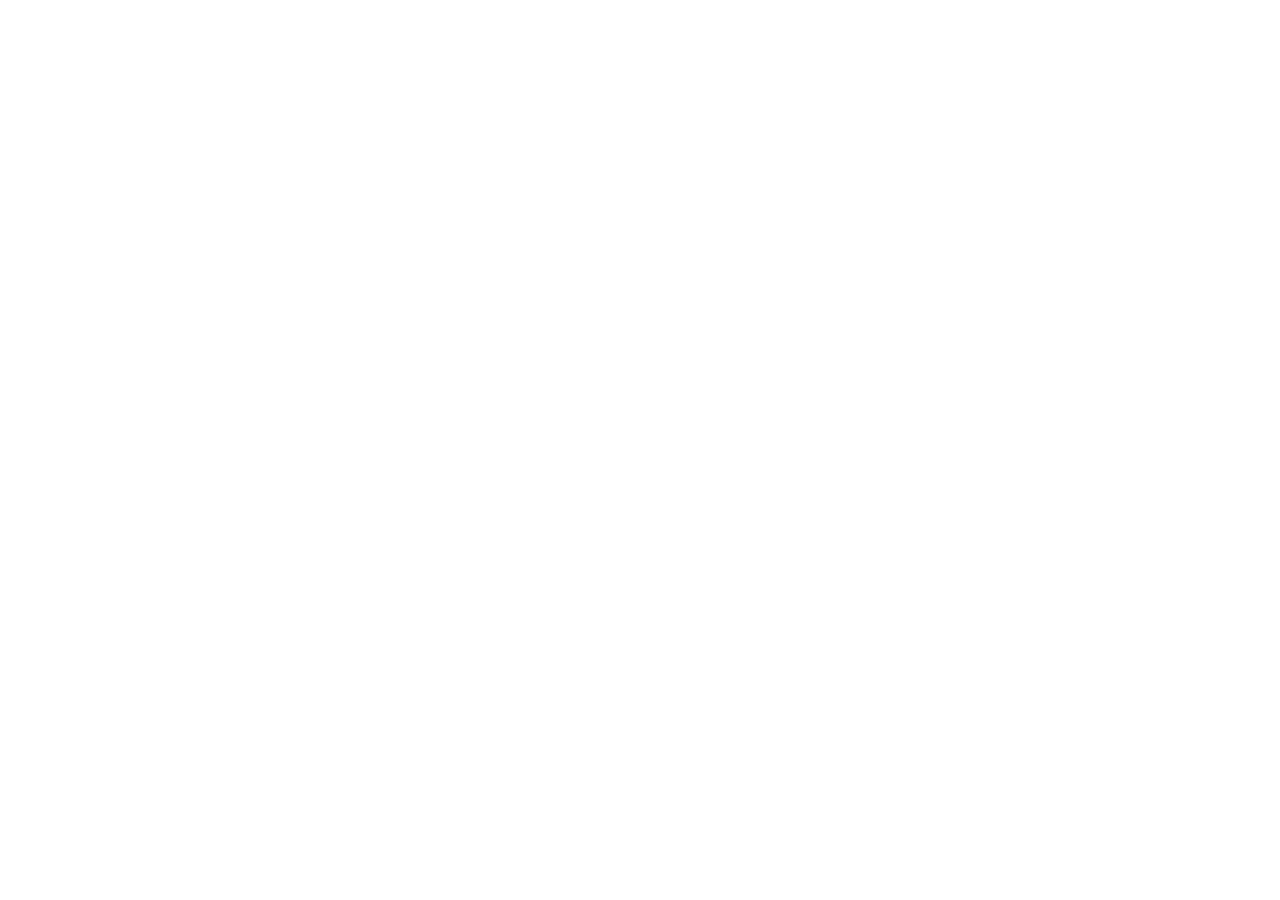
==== Faye-cheikh Ahmadou tidiane-AfriTalent/index.html @ 49d23780 "Init : création du dépôt, arborescence des fichiers et structure HTML de base" ====
<!DOCTYPE html>
<html lang="fr">
<head>
<meta charset="UTF-8">
<meta name="viewport" content="width=device-width, initial-scale=1.0">
<title>AfriTalent — Accueil</title>
<!-- Bootstrap 5 via CDN : feuille de style -->
<link
href="https://cdn.jsdelivr.net/npm/bootstrap@5.3.0/dist/css/bootstrap.min.css"
rel="stylesheet">
<!-- Votre feuille de style personnelle -->
<link rel="stylesheet" href="css/style.css">
</head>
<body>
<!-- Le contenu de la page sera ajoute ici -->
<!-- Bootstrap 5 via CDN : script JavaScript -->
<script
src="https://cdn.jsdelivr.net/npm/bootstrap@5.3.0/dist/js/bootstrap.bundle.min.js"
></script>
<!-- Votre script JavaScript -->
<script src="js/main.js"></script>
</body>
</html>
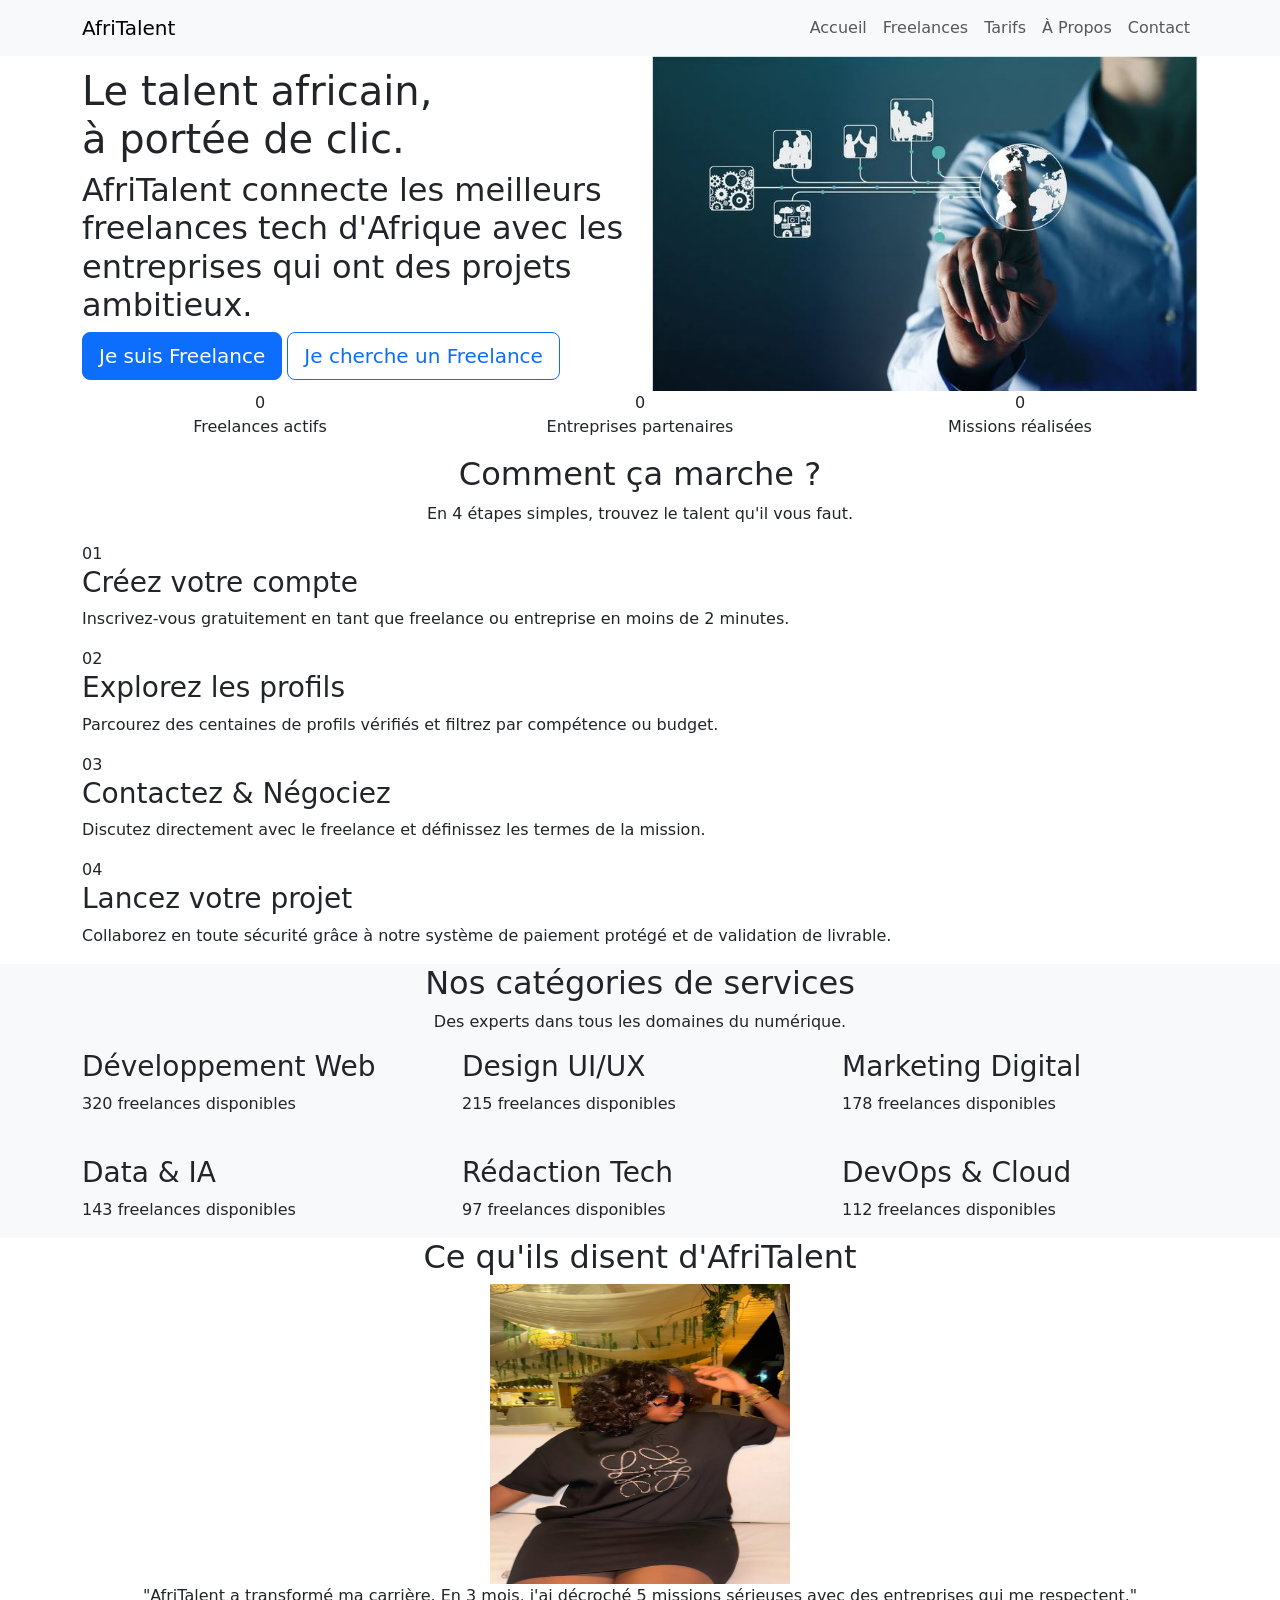
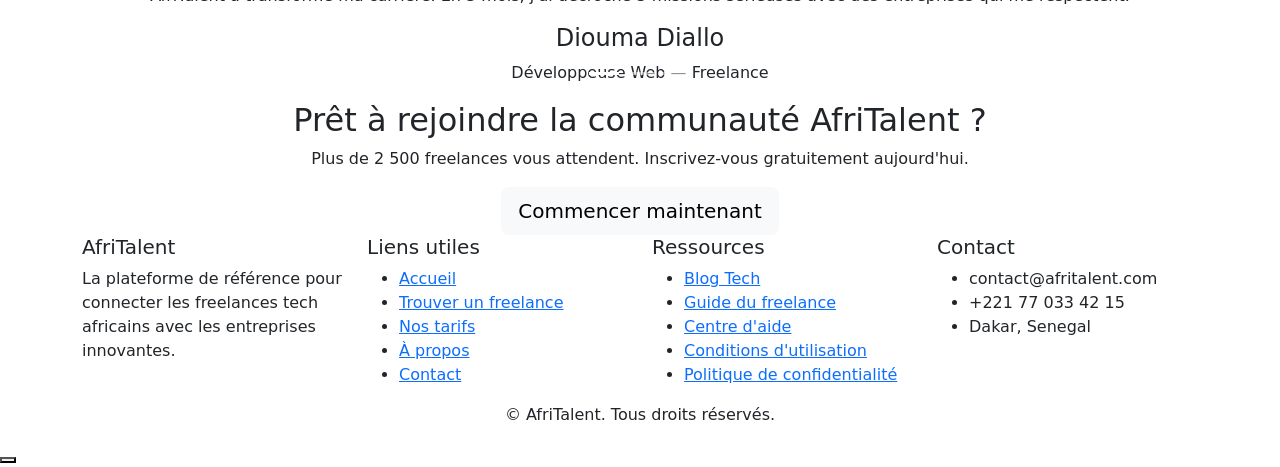
==== commit af159ed0: "HTML : structure complète des 5 pages avec sections et contenu texte" ====
--- a/Faye-cheikh Ahmadou tidiane-AfriTalent/index.html
+++ b/Faye-cheikh Ahmadou tidiane-AfriTalent/index.html
@@ -19,5 +19,352 @@
 ></script>
 <!-- Votre script JavaScript -->
 <script src="js/main.js"></script>
+<header>
+    <nav class="navbar navbar-expand-lg navbar-light bg-light">
+        <div class="container">
+            <a class="navbar-brand" href="index.html">AfriTalent</a>
+            <button class="navbar-toggler" type="button" data-bs-toggle="collapse" data-bs-target="#navbarNav">
+                <span class="navbar-toggler-icon"></span>
+            </button>
+            <div class="collapse navbar-collapse" id="navbarNav">
+                <ul class="navbar-nav ms-auto">
+                    <li class="nav-item"><a class="nav-link" href="index.html">Accueil</a></li>
+                    <li class="nav-item"><a class="nav-link" href="freelances.html">Freelances</a></li>
+                    <li class="nav-item"><a class="nav-link" href="tarifs.html">Tarifs</a></li>
+                    <li class="nav-item"><a class="nav-link" href="about.html">À Propos</a></li>
+                    <li class="nav-item"><a class="nav-link" href="contact.html">Contact</a></li>
+                </ul>
+            </div>
+        </div>
+    </nav>
+</header>
+</body>
+</html>
+<body>
+    
+  <main>
+
+    <section id="hero" class="hero-section">
+      <div class="container">
+        <div class="row align-items-center">
+
+          
+          <div class="col-lg-6">
+            
+            <h1 class="hero-title">
+              Le talent africain,<br>à portée de clic.
+            </h1>
+            
+            <h2 class="hero-subtitle">
+              AfriTalent connecte les meilleurs freelances tech d'Afrique
+              avec les entreprises qui ont des projets ambitieux.
+            </h2>
+           
+            <div class="hero-buttons">
+              <a href="freelances.html" class="btn btn-primary btn-lg">
+                <i class="bi bi-person-check"></i> Je suis Freelance
+              </a>
+              <a href="freelances.html" class="btn btn-outline-primary btn-lg">
+                <i class="bi bi-search"></i> Je cherche un Freelance
+              </a>
+            </div>
+          </div>
+        
+          <div class="col-lg-6">
+            <img src="images/news_5c4747a316ddf.jpeg"
+                 alt="Illustration de freelances africains travaillant sur des projets tech"
+                 class="img-fluid hero-image">
+          </div>
+
+        </div>
+       
+        <div class="row stats-row">
+          <div class="col-md-4 text-center">
+            
+            <span class="stat-number" data-target="2500">0</span>
+            <p class="stat-label">Freelances actifs</p>
+          </div>
+          <div class="col-md-4 text-center">
+            <span class="stat-number" data-target="800">0</span>
+            <p class="stat-label">Entreprises partenaires</p>
+          </div>
+          <div class="col-md-4 text-center">
+            <span class="stat-number" data-target="12000">0</span>
+            <p class="stat-label">Missions réalisées</p>
+          </div>
+        </div>
+
+      </div>
+    </section>
+    
+    <section id="how-it-works" class="section-padding">
+      <div class="container">
+        <h2 class="section-title text-center">Comment ça marche ?</h2>
+        <p class="section-subtitle text-center">En 4 étapes simples, trouvez le talent qu'il vous faut.</p>
+
+        
+        <div class="bento-grid">
+
+          <div class="bento-card bento-large">
+            <span class="step-number">01</span>
+            <i class="bi bi-person-plus step-icon"></i>
+            <h3>Créez votre compte</h3>
+            <p>Inscrivez-vous gratuitement en tant que freelance ou entreprise en moins de 2 minutes.</p>
+          </div>
+
+          <div class="bento-card">
+            <span class="step-number">02</span>
+            <i class="bi bi-search step-icon"></i>
+            <h3>Explorez les profils</h3>
+            <p>Parcourez des centaines de profils vérifiés et filtrez par compétence ou budget.</p>
+          </div>
+
+          <div class="bento-card">
+            <span class="step-number">03</span>
+            <i class="bi bi-chat-dots step-icon"></i>
+            <h3>Contactez & Négociez</h3>
+            <p>Discutez directement avec le freelance et définissez les termes de la mission.</p>
+          </div>
+
+          <div class="bento-card bento-wide">
+            <span class="step-number">04</span>
+            <i class="bi bi-trophy step-icon"></i>
+            <h3>Lancez votre projet</h3>
+            <p>Collaborez en toute sécurité grâce à notre système de paiement protégé et de validation de livrable.</p>
+          </div>
+
+        </div>
+      </div>
+    </section>
+   
+    <section id="categories" class="section-padding bg-light">
+      <div class="container">
+        <h2 class="section-title text-center">Nos catégories de services</h2>
+        <p class="section-subtitle text-center">Des experts dans tous les domaines du numérique.</p>
+
+        <div class="row g-4">
+
+          <div class="col-lg-4 col-md-6">
+            <div class="category-card">
+              <i class="bi bi-code-slash category-icon"></i>
+              <h3>Développement Web</h3>
+              <p>320 freelances disponibles</p>
+            </div>
+          </div>
+
+          <div class="col-lg-4 col-md-6">
+            <div class="category-card">
+              <i class="bi bi-palette category-icon"></i>
+              <h3>Design UI/UX</h3>
+              <p>215 freelances disponibles</p>
+            </div>
+          </div>
+
+          <div class="col-lg-4 col-md-6">
+            <div class="category-card">
+              <i class="bi bi-graph-up category-icon"></i>
+              <h3>Marketing Digital</h3>
+              <p>178 freelances disponibles</p>
+            </div>
+          </div>
+
+          <div class="col-lg-4 col-md-6">
+            <div class="category-card">
+              <i class="bi bi-robot category-icon"></i>
+              <h3>Data & IA</h3>
+              <p>143 freelances disponibles</p>
+            </div>
+          </div>
+
+          <div class="col-lg-4 col-md-6">
+            <div class="category-card">
+              <i class="bi bi-pencil-square category-icon"></i>
+              <h3>Rédaction Tech</h3>
+              <p>97 freelances disponibles</p>
+            </div>
+          </div>
+
+          <div class="col-lg-4 col-md-6">
+            <div class="category-card">
+              <i class="bi bi-cloud-arrow-up category-icon"></i>
+              <h3>DevOps & Cloud</h3>
+              <p>112 freelances disponibles</p>
+            </div>
+          </div>
+
+        </div>
+      </div>
+    </section>
+    
+    <section id="testimonials" class="section-padding">
+      <div class="container">
+        <h2 class="section-title text-center">Ce qu'ils disent d'AfriTalent</h2>
+
+        <div id="testimonialCarousel" class="carousel slide" data-bs-ride="carousel">
+
+          
+          <div class="carousel-indicators">
+            <button type="button" data-bs-target="#testimonialCarousel" data-bs-slide-to="0" class="active" aria-label="Témoignage 1"></button>
+            <button type="button" data-bs-target="#testimonialCarousel" data-bs-slide-to="1" aria-label="Témoignage 2"></button>
+            <button type="button" data-bs-target="#testimonialCarousel" data-bs-slide-to="2" aria-label="Témoignage 3"></button>
+          </div>
+
+          
+          <div class="carousel-inner">
+
+            <div class="carousel-item active">
+              <div class="testimonial-card text-center">
+                <img src="images/WhatsApp Image 2026-06-12 at 01.21.56.jpeg" width="300" height="300" alt="Photo de Diouma Diallo" class="testimonial-avatar">
+                <p class="testimonial-quote">
+                  "AfriTalent a transformé ma carrière. En 3 mois, j'ai décroché 5 missions sérieuses avec des entreprises qui me respectent."
+                </p>
+                <h4 class="testimonial-name">Diouma Diallo</h4>
+                <p class="testimonial-role">Développeuse Web — Freelance</p>
+                
+                <div class="stars" aria-label="Note : 5 étoiles sur 5">
+                  <i class="bi bi-star-fill"></i>
+                  <i class="bi bi-star-fill"></i>
+                  <i class="bi bi-star-fill"></i>
+                  <i class="bi bi-star-fill"></i>
+                  <i class="bi bi-star-fill"></i>
+                </div>
+              </div>
+            </div>
+
+            <div class="carousel-item">
+              <div class="testimonial-card text-center">
+                <img src="images/WhatsApp Image 2026-06-12 at 01.18.18.jpeg" width="300" height="300" alt="Photo de Ndeye Mbaye" class="testimonial-avatar">
+                <p class="testimonial-quote">
+                  "Nous avons trouvé un designer UI/UX exceptionnel en moins de 48h. La qualité des profils est impressionnante."
+                </p>
+                <h4 class="testimonial-name">Ndeye Mbaye</h4>
+                <p class="testimonial-role">CEO — TechBuild Senegal</p>
+                <div class="stars" aria-label="Note : 5 étoiles sur 5">
+                  <i class="bi bi-star-fill"></i>
+                  <i class="bi bi-star-fill"></i>
+                  <i class="bi bi-star-fill"></i>
+                  <i class="bi bi-star-fill"></i>
+                  <i class="bi bi-star-fill"></i>
+                </div>
+              </div>
+            </div>
+
+            <div class="carousel-item">
+              <div class="testimonial-card text-center">
+                <img src="images/WhatsApp Image 2026-06-12 at 01.19.36.jpeg" width="300" height="300" alt="Photo de Bigue Faye" class="testimonial-avatar">
+                <p class="testimonial-quote">
+                  "La plateforme est intuitive, les paiements sécurisés. Je recommande AfriTalent à tous les freelances africains."
+                </p>
+                <h4 class="testimonial-name">Bigue Faye</h4>
+                <p class="testimonial-role">Data Scientist — Freelance</p>
+                <div class="stars" aria-label="Note : 4 étoiles sur 5">
+                  <i class="bi bi-star-fill"></i>
+                  <i class="bi bi-star-fill"></i>
+                  <i class="bi bi-star-fill"></i>
+                  <i class="bi bi-star-fill"></i>
+                  <i class="bi bi-star"></i>
+                </div>
+              </div>
+            </div>
+
+          </div>
+
+          
+          <button class="carousel-control-prev" type="button" data-bs-target="#testimonialCarousel" data-bs-slide="prev">
+            <span class="carousel-control-prev-icon" aria-hidden="true"></span>
+            <span class="visually-hidden">Précédent</span>
+          </button>
+          <button class="carousel-control-next" type="button" data-bs-target="#testimonialCarousel" data-bs-slide="next">
+            <span class="carousel-control-next-icon" aria-hidden="true"></span>
+            <span class="visually-hidden">Suivant</span>
+          </button>
+
+        </div>
+      </div>
+    </section>
+    
+    <section id="cta-banner" class="cta-section">
+      <div class="container text-center">
+        <h2>Prêt à rejoindre la communauté AfriTalent ?</h2>
+        <p>Plus de 2 500 freelances vous attendent. Inscrivez-vous gratuitement aujourd'hui.</p>
+        <a href="contact.html" class="btn btn-light btn-lg">
+          <i class="bi bi-rocket-takeoff"></i> Commencer maintenant
+        </a>
+      </div>
+    </section>
+
+  </main>
+  
+  <footer id="mainFooter">
+    <div class="container">
+      <div class="row g-4">
+
+       
+        <div class="col-lg-3 col-md-6">
+          <h5><i class="bi bi-lightning-charge-fill"></i> AfriTalent</h5>
+          <p>La plateforme de référence pour connecter les freelances tech africains avec les entreprises innovantes.</p>
+          
+          <div class="social-links">
+            <a href="#" aria-label="Facebook AfriTalent"><i class="bi bi-facebook"></i></a>
+            <a href="#" aria-label="Twitter AfriTalent"><i class="bi bi-twitter-x"></i></a>
+            <a href="#" aria-label="LinkedIn AfriTalent"><i class="bi bi-linkedin"></i></a>
+            <a href="#" aria-label="Instagram AfriTalent"><i class="bi bi-instagram"></i></a>
+          </div>
+        </div>
+
+        
+        <div class="col-lg-3 col-md-6">
+          <h5>Liens utiles</h5>
+          <ul class="footer-links">
+            <li><a href="index.html">Accueil</a></li>
+            <li><a href="freelances.html">Trouver un freelance</a></li>
+            <li><a href="tarifs.html">Nos tarifs</a></li>
+            <li><a href="about.html">À propos</a></li>
+            <li><a href="contact.html">Contact</a></li>
+          </ul>
+        </div>
+
+       
+        <div class="col-lg-3 col-md-6">
+          <h5>Ressources</h5>
+          <ul class="footer-links">
+            <li><a href="#">Blog Tech</a></li>
+            <li><a href="#">Guide du freelance</a></li>
+            <li><a href="#">Centre d'aide</a></li>
+            <li><a href="#">Conditions d'utilisation</a></li>
+            <li><a href="#">Politique de confidentialité</a></li>
+          </ul>
+        </div>
+
+        
+        <div class="col-lg-3 col-md-6">
+          <h5>Contact</h5>
+          <ul class="footer-contact">
+            <li><i class="bi bi-envelope"></i> contact@afritalent.com</li>
+            <li><i class="bi bi-telephone"></i> +221 77 033 42 15</li>
+            <li><i class="bi bi-geo-alt"></i> Dakar, Senegal</li>
+          </ul>
+        </div>
+
+      </div>
+
+      
+      <div class="footer-bottom text-center">
+        <p>© <span id="currentYear"></span> AfriTalent. Tous droits réservés.</p>
+      </div>
+
+    </div>
+  </footer>
+  
+  <button id="backToTop" aria-label="Retour en haut de la page">
+    <i class="bi bi-arrow-up"></i>
+  </button>
+
+
+  
+  <script src="https://cdn.jsdelivr.net/npm/bootstrap@5.3.0/dist/js/bootstrap.bundle.min.js"></script>
+
+  <script src="js/main.js"></script>
+
 </body>
 </html>
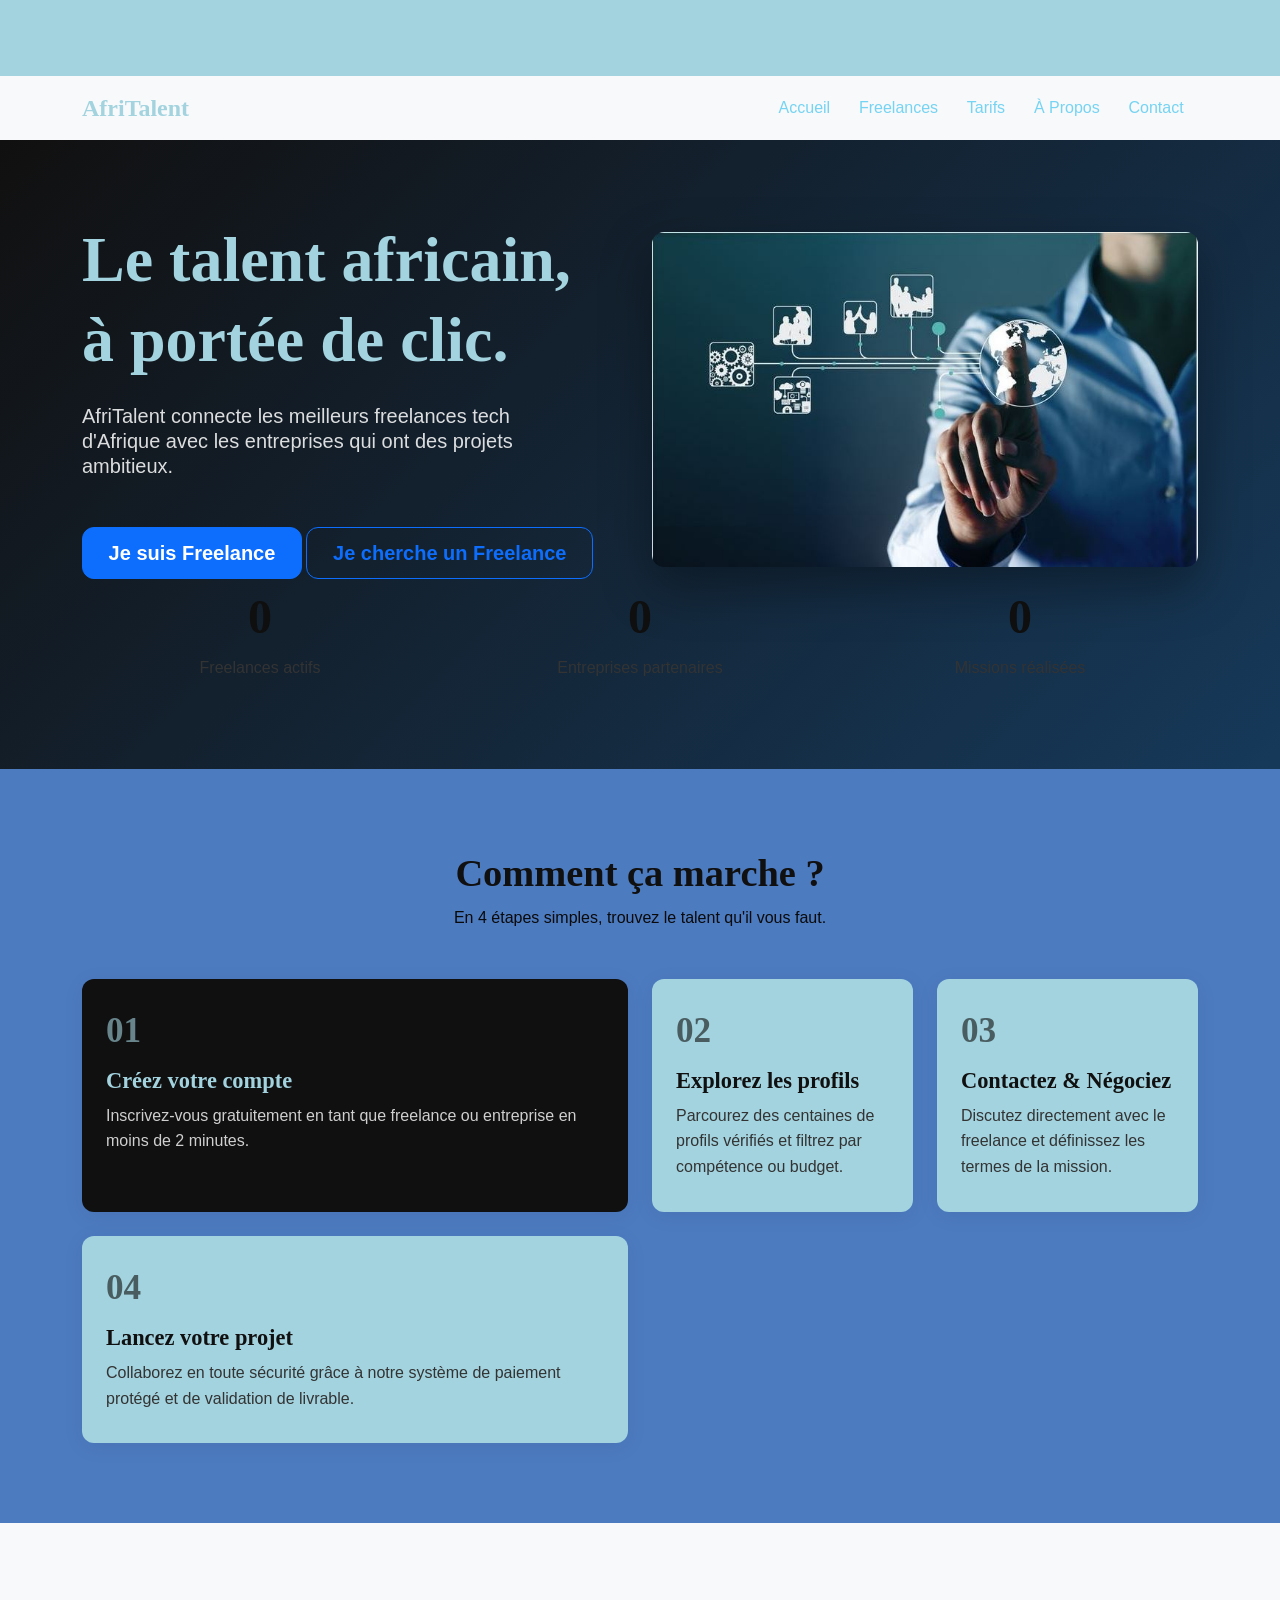
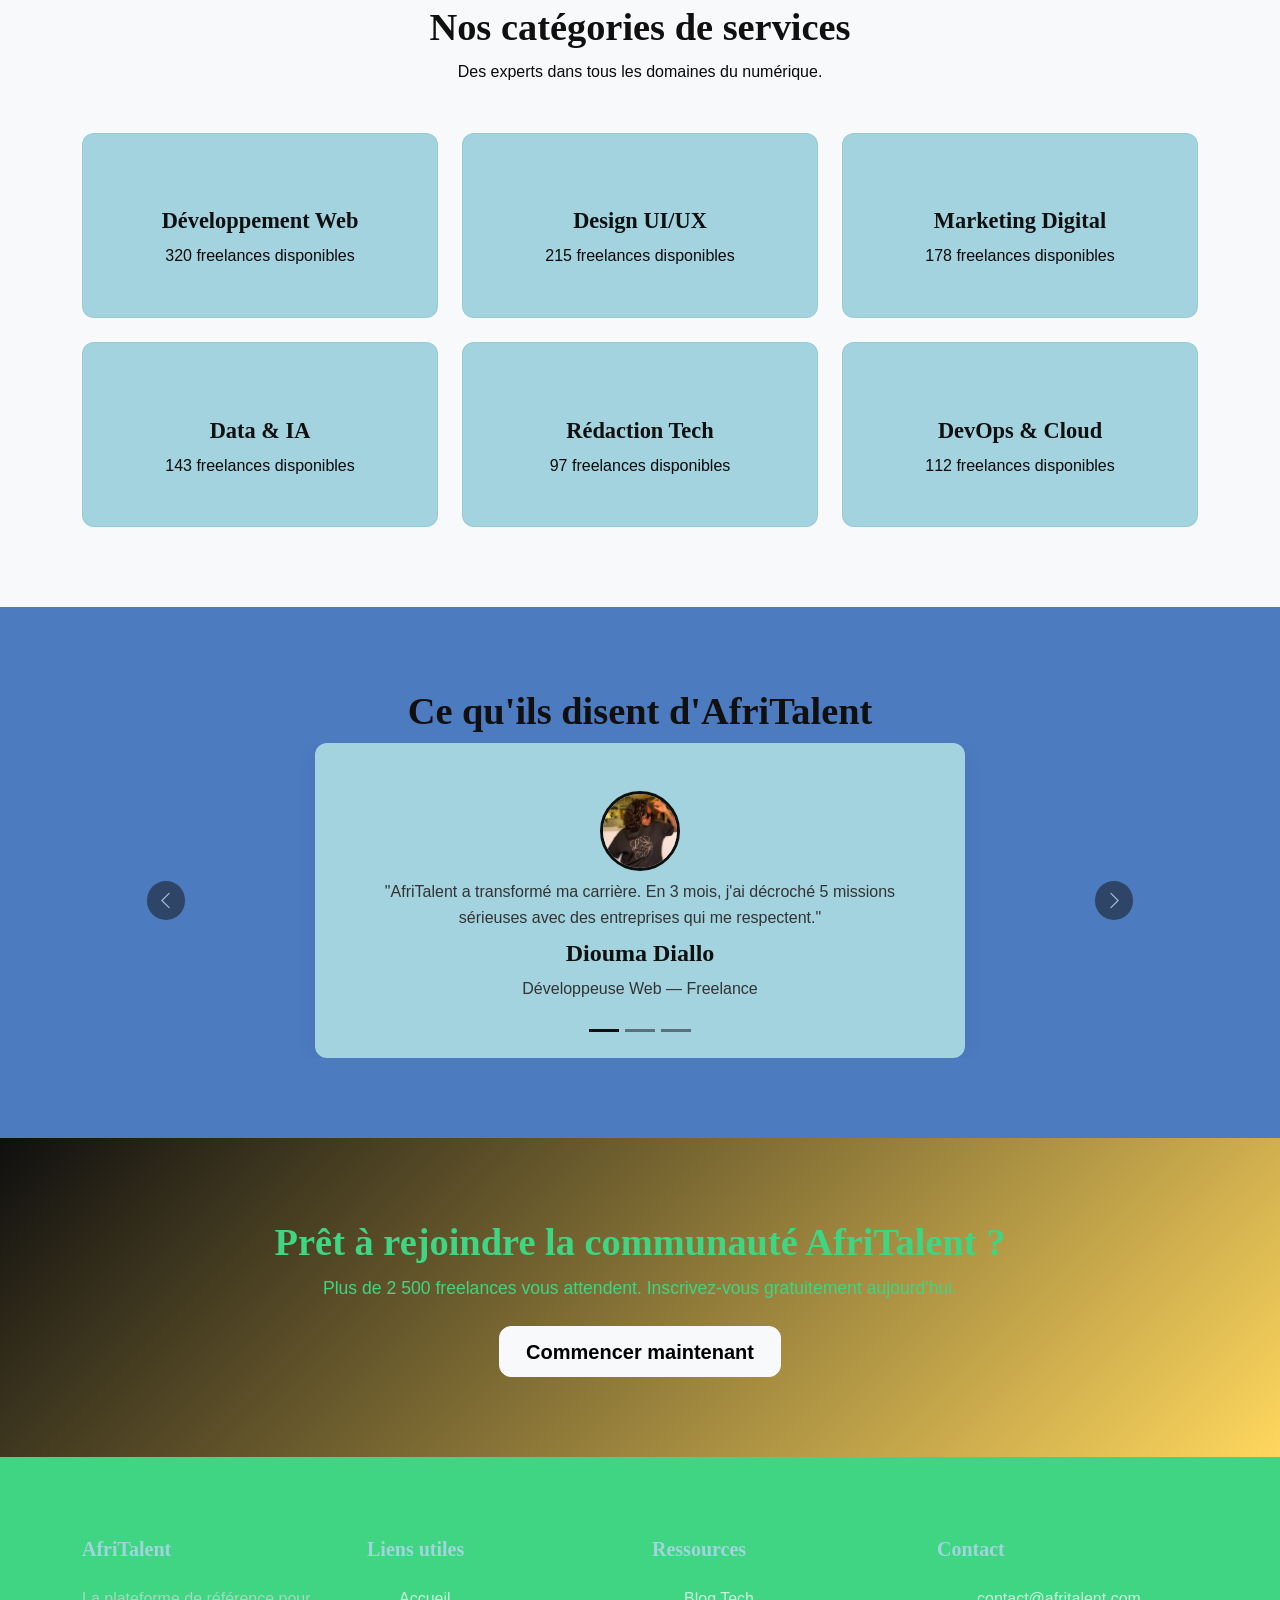
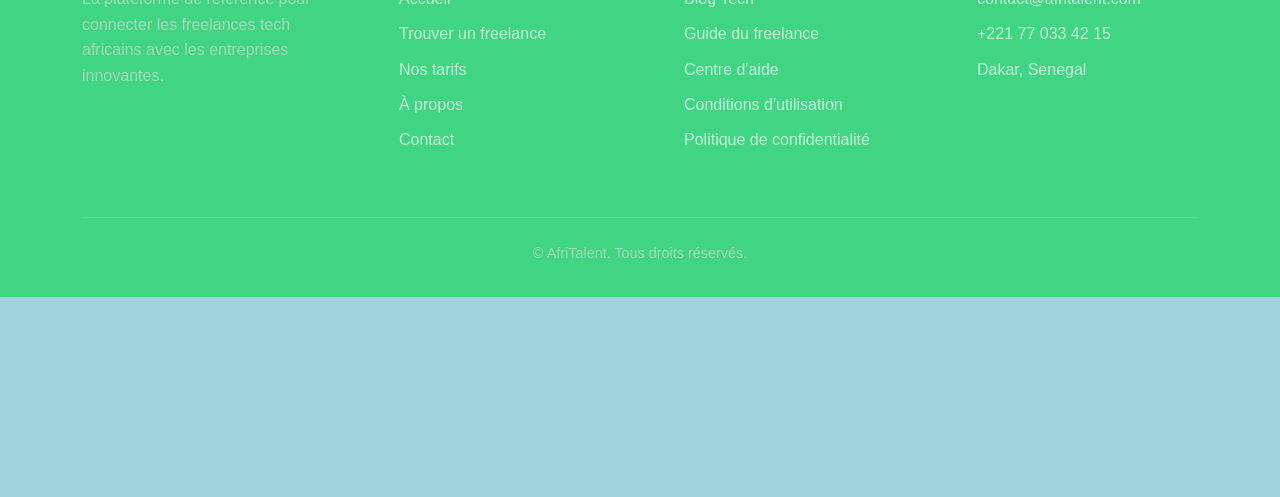
==== commit ca7d28ce: "JS : compteurs animés au scroll et animations fade-in des sections" ====
--- a/Faye-cheikh Ahmadou tidiane-AfriTalent/index.html
+++ b/Faye-cheikh Ahmadou tidiane-AfriTalent/index.html
@@ -366,5 +366,7 @@
 
   <script src="js/main.js"></script>
 
+  <section id="how-it-works" class="fade-in-section" aria-label="Comment fonctionne AfriTalent"></section>
+
 </body>
 </html>
--- a/Faye-cheikh Ahmadou tidiane-AfriTalent/css/style.css
+++ b/Faye-cheikh Ahmadou tidiane-AfriTalent/css/style.css
@@ -0,0 +1,737 @@
+
+* {
+  margin: 0;
+  padding: 0;
+  box-sizing: border-box;
+}
+:root {
+
+  --color-primary: #111010;        
+  --color-primary-dark: #16395A;   
+  --color-secondary: #0f0f0f;      
+  --color-dark: #40d583;           
+  --color-light: #4d7bc0;          
+  
+  --color-white: #a2d3df;
+  --color-text: #333333;           
+  --color-text-light: #0a0a0a;     
+
+  
+  --font-heading: 'Playfair Display', serif;   
+  --font-body: 'Inter', sans-serif;            
+
+  
+  --spacing-sm: 0.5rem;
+  --spacing-md: 1.5rem;
+  --spacing-lg: 3rem;
+  --spacing-xl: 5rem;
+
+  
+  --radius: 12px;
+  --transition-speed: 0.3s ease;
+
+ 
+  --shadow-soft: 0 4px 20px rgba(20, 33, 61, 0.08);
+}
+
+
+html {
+  scroll-behavior: smooth; 
+}
+
+img {
+  max-width: 100%;
+  display: block;
+}
+
+
+
+body {
+  font-family: var(--font-body);
+  color: var(--color-text);
+  background-color: var(--color-white);
+  line-height: 1.6;
+  
+  padding-top: 76px;
+}
+
+
+
+
+h1, h2, h3, h4, h5, h6 {
+  font-family: var(--font-heading);
+  color: var(--color-primary);
+  font-weight: 700;
+  line-height: 1.25;
+  margin-bottom: var(--spacing-sm);
+}
+
+h1 {
+  font-size: clamp(2.5rem, 5vw, 4rem); 
+  font-weight: 800;
+}
+
+h2 {
+  font-size: clamp(1.8rem, 3vw, 2.5rem);
+}
+
+h3 {
+  font-size: 1.4rem;
+}
+
+p {
+  color: var(--color-text);
+  margin-bottom: var(--spacing-sm);
+}
+
+a {
+  text-decoration: none;
+  color: var(--color-primary);
+  transition: color var(--transition-speed);
+}
+
+a:hover {
+  color: var(--color-secondary);
+}
+
+
+.section-title {
+  margin-bottom: var(--spacing-sm);
+}
+
+.section-subtitle {
+  color: var(--color-text-light);
+  font-family: var(--font-body);
+  margin-bottom: var(--spacing-lg);
+}
+
+
+
+section {
+  padding: var(--spacing-xl) 0;
+}
+
+
+#how-it-works,
+#categories {
+  background-color: var(--color-light);
+}
+
+
+
+.btn {
+  border-radius: var(--radius);
+  font-family: var(--font-body);
+  font-weight: 600;
+  padding: 0.6rem 1.6rem;
+  transition: all var(--transition-speed);
+}
+
+
+.btn-warning {
+  background-color: var(--color-secondary);
+  border-color: var(--color-secondary);
+  color: var(--color-dark);
+}
+
+.btn-warning:hover {
+  background-color: #070707;
+  border-color: #0d0d0c;
+  color: var(--color-dark);
+  transform: translateY(-2px);
+}
+
+
+.btn-outline-light {
+  border-color: var(--color-white);
+  color: var(--color-white);
+}
+
+.btn-outline-light:hover {
+  background-color: var(--color-white);
+  color: var(--color-primary);
+  transform: translateY(-2px);
+}
+
+.btn-outline-warning {
+  border-color: var(--color-secondary);
+  color: var(--color-secondary);
+}
+
+.btn-outline-warning:hover {
+  background-color: var(--color-secondary);
+  color: var(--color-dark);
+}
+
+
+
+#mainNavbar {
+  background-color: var(--color-primary);
+  padding: 1rem 0;
+  transition: background-color var(--transition-speed), box-shadow var(--transition-speed), padding var(--transition-speed);
+}
+
+
+.navbar-brand {
+  display: flex;
+  align-items: center;
+  gap: 0.6rem;
+  font-family: var(--font-heading);
+  font-size: 1.5rem;
+  font-weight: 800;
+  color: var(--color-white) !important;
+}
+
+.navbar-brand img {
+  border-radius: 50%;
+  object-fit: cover;
+}
+
+
+.nav-link {
+  color: rgba(94, 204, 241, 0.85) !important;
+  font-weight: 500;
+  margin: 0 0.4rem;
+  transition: color var(--transition-speed);
+}
+
+.nav-link:hover,
+.nav-link.active {
+  color: var(--color-secondary) !important;
+}
+
+
+#darkModeToggle {
+  border-color: rgba(255, 255, 255, 0.6);
+  color: var(--color-white);
+  border-radius: 50%;
+  width: 40px;
+  height: 40px;
+  display: flex;
+  align-items: center;
+  justify-content: center;
+  padding: 0;
+}
+
+#darkModeToggle:hover {
+  background-color: var(--color-secondary);
+  border-color: var(--color-secondary);
+  color: var(--color-dark);
+}
+
+
+#mainNavbar.navbar-scrolled {
+  padding: 0.5rem 0;
+  box-shadow: var(--shadow-soft);
+}
+
+#hero {
+  background: linear-gradient(135deg, var(--color-primary) 0%, var(--color-primary-dark) 100%);
+  color: var(--color-white);
+  padding-top: var(--spacing-xl);
+  overflow: hidden;
+}
+
+#hero h1 {
+  color: var(--color-white);
+  margin-bottom: var(--spacing-md);
+}
+
+#hero h2 {
+  color: rgba(255, 255, 255, 0.85);
+  font-family: var(--font-body);
+  font-weight: 400;
+  font-size: 1.25rem;
+  margin-bottom: var(--spacing-lg);
+  max-width: 90%;
+}
+
+.hero-cta {
+  display: flex;
+  flex-wrap: wrap;
+  gap: var(--spacing-sm);
+}
+
+#hero .col-lg-6 img {
+  border-radius: var(--radius);
+  box-shadow: 0 20px 50px rgba(0, 0, 0, 0.35);
+  transition: transform var(--transition-speed);
+}
+
+#hero .col-lg-6 img:hover {
+  transform: rotate(0deg) translateY(0);
+}
+
+.hero-stats {
+  margin-top: var(--spacing-xl);
+  padding-top: var(--spacing-lg);
+  border-top: 1px solid rgba(255, 255, 255, 0.15);
+}
+
+.stat-number {
+  display: block;
+  font-family: var(--font-heading);
+  font-size: clamp(2rem, 4vw, 3rem);
+  font-weight: 800;
+  color: var(--color-secondary);
+}
+
+.hero-stats p {
+  color: rgba(255, 255, 255, 0.75);
+  font-size: 0.95rem;
+  margin-bottom: 0;
+}
+
+   
+.bento-grid {
+  display: grid;
+  grid-template-columns: repeat(4, 1fr);
+  gap: var(--spacing-md);
+}
+
+.bento-card {
+  background-color: var(--color-white);
+  border-radius: var(--radius);
+  padding: var(--spacing-md);
+  box-shadow: var(--shadow-soft);
+  transition: transform var(--transition-speed), box-shadow var(--transition-speed);
+  position: relative;
+}
+
+.bento-card:hover {
+  transform: translateY(-6px);
+  box-shadow: 0 12px 30px rgba(20, 33, 61, 0.15);
+}
+
+.bento-large {
+  grid-column: span 2;
+  background-color: var(--color-primary);
+  color: var(--color-white);
+}
+
+.bento-large h3,
+.bento-large .step-number {
+  color: var(--color-white);
+}
+
+.bento-large p {
+  color: rgba(255, 255, 255, 0.8);
+}
+
+.bento-wide {
+  grid-column: span 2;
+}
+
+.step-number {
+  display: inline-block;
+  font-family: var(--font-heading);
+  font-size: 2.2rem;
+  font-weight: 800;
+  color: var(--color-secondary);
+  opacity: 0.6;
+  margin-bottom: var(--spacing-sm);
+}
+
+.bento-icon {
+  font-size: 1.8rem;
+  color: var(--color-secondary);
+  display: block;
+  margin-bottom: var(--spacing-sm);
+}
+
+.category-card {
+  background-color: var(--color-white);
+  border: 1px solid rgba(31, 78, 121, 0.08);
+  border-radius: var(--radius);
+  padding: var(--spacing-lg) var(--spacing-md);
+  text-align: center;
+  height: 100%;
+  transition: transform var(--transition-speed),
+              box-shadow var(--transition-speed),
+              background-color var(--transition-speed),
+              border-color var(--transition-speed);
+}
+
+.category-icon {
+  font-size: 2.5rem;
+  color: var(--color-primary);
+  margin-bottom: var(--spacing-sm);
+  display: inline-block;
+  transition: color var(--transition-speed), transform var(--transition-speed);
+}
+
+.category-card p {
+  color: var(--color-text-light);
+  margin-bottom: 0;
+  font-weight: 500;
+}
+
+.category-card:hover {
+  transform: translateY(-8px) scale(1.02);
+  box-shadow: 0 15px 35px rgba(20, 33, 61, 0.12);
+  background-color: var(--color-primary);
+  border-color: var(--color-primary);
+}
+
+.category-card:hover .category-icon {
+  color: var(--color-secondary);
+  transform: scale(1.15);
+}
+
+.category-card:hover h3,
+.category-card:hover p {
+  color: var(--color-white);
+}
+
+#testimonials {
+  background-color: var(--color-light);
+}
+
+.testimonial-card {
+  max-width: 650px;
+  margin: 0 auto;
+  padding: var(--spacing-lg);
+  background-color: var(--color-white);
+  border-radius: var(--radius);
+  box-shadow: var(--shadow-soft);
+}
+
+.testimonial-avatar {
+  width: 80px;
+  height: 80px;
+  border-radius: 50%;
+  object-fit: cover;
+  margin: 0 auto var(--spacing-sm);
+  border: 3px solid var(--color-secondary);
+}
+
+.testimonial-text {
+  font-style: italic;
+  color: var(--color-text);
+  margin-bottom: var(--spacing-sm);
+  font-size: 1.05rem;
+}
+
+.testimonial-card strong {
+  display: block;
+  color: var(--color-primary);
+  font-family: var(--font-heading);
+}
+
+.testimonial-card span {
+  display: block;
+  color: var(--color-text-light);
+  font-size: 0.9rem;
+  margin-bottom: var(--spacing-sm);
+}
+
+.stars {
+  color: var(--color-secondary);
+  font-size: 1.1rem;
+}
+
+.carousel-control-prev-icon,
+.carousel-control-next-icon {
+  background-color: var(--color-primary);
+  border-radius: 50%;
+  padding: 1.2rem;
+  background-size: 50%;
+}
+
+.carousel-indicators [data-bs-target] {
+  background-color: var(--color-primary);
+}
+
+#cta-banner {
+  background: linear-gradient(135deg, var(--color-secondary) 0%, #FFD75E 100%);
+  text-align: center;
+}
+
+#cta-banner h2 {
+  color: var(--color-dark);
+}
+
+#cta-banner p {
+  color: var(--color-dark);
+  margin-bottom: var(--spacing-md);
+  font-size: 1.1rem;
+}
+
+#cta-banner .btn-warning {
+  background-color: var(--color-dark);
+  border-color: var(--color-dark);
+  color: var(--color-white);
+}
+
+#cta-banner .btn-warning:hover {
+  background-color: var(--color-primary);
+  border-color: var(--color-primary);
+}
+
+footer {
+  background-color: var(--color-dark);
+  color: var(--color-light);
+  padding: var(--spacing-xl) 0 var(--spacing-md);
+}
+
+footer h5 {
+  color: var(--color-white);
+  font-family: var(--font-heading);
+  margin-bottom: var(--spacing-md);
+}
+
+footer p {
+  color: rgba(209, 216, 211, 0.7);
+}
+
+.footer-links,
+.footer-contact {
+  list-style: none;
+}
+
+.footer-links li,
+.footer-contact li {
+  margin-bottom: 0.6rem;
+  color: rgba(255, 255, 255, 0.7);
+}
+
+.footer-links a,
+.footer-contact a {
+  color: rgba(255, 255, 255, 0.7);
+}
+
+.footer-links a:hover {
+  color: var(--color-secondary);
+}
+
+.footer-contact i {
+  color: var(--color-secondary);
+  margin-right: 0.5rem;
+}
+
+
+.social-icons a {
+  display: inline-flex;
+  align-items: center;
+  justify-content: center;
+  width: 38px;
+  height: 38px;
+  border-radius: 50%;
+  background-color: rgba(48, 167, 207, 0.08);
+  color: var(--color-white);
+  margin-right: 0.6rem;
+  font-size: 1.1rem;
+  transition: background-color var(--transition-speed), color var(--transition-speed);
+}
+
+.social-icons a:hover {
+  background-color: var(--color-secondary);
+  color: var(--color-dark);
+}
+
+
+.footer-bottom {
+  border-top: 1px solid rgba(255, 255, 255, 0.1);
+  margin-top: var(--spacing-lg);
+  padding-top: var(--spacing-md);
+  font-size: 0.9rem;
+  color: rgba(255, 255, 255, 0.6);
+}
+
+@media (max-width: 991px) {
+
+  .bento-grid {
+    grid-template-columns: repeat(2, 1fr);
+  }
+
+  .bento-large,
+  .bento-wide {
+    grid-column: span 2;
+  }
+
+  #hero .col-lg-6 img {
+    transform: rotate(0deg) translateY(0);
+    margin-top: var(--spacing-lg);
+  }
+
+  #hero h2 {
+    max-width: 100%;
+  }
+
+  .navbar-collapse {
+    background-color: var(--color-primary);
+    padding: var(--spacing-md);
+    border-radius: var(--radius);
+    margin-top: var(--spacing-sm);
+  }
+
+  .nav-link {
+    padding: 0.5rem 0;
+  }
+
+  
+  #darkModeToggle {
+    margin: var(--spacing-sm) auto;
+  }
+
+  .navbar-collapse .btn-warning {
+    width: 100%;
+    margin-top: var(--spacing-sm);
+  }
+}
+
+@media (max-width: 767px) {
+
+  section {
+    padding: var(--spacing-lg) 0;
+  }
+
+  .bento-grid {
+    grid-template-columns: 1fr;
+  }
+
+  .bento-large,
+  .bento-wide {
+    grid-column: span 1;
+  }
+
+  .hero-stats {
+    text-align: center;
+  }
+
+  .hero-stats .col-md-4 {
+    margin-bottom: var(--spacing-md);
+  }
+
+  
+  .hero-cta {
+    flex-direction: column;
+  }
+
+  .hero-cta .btn {
+    width: 100%;
+    text-align: center;
+  }
+
+  
+  .testimonial-card {
+    padding: var(--spacing-md);
+  }
+
+  .testimonial-text {
+    font-size: 0.95rem;
+  }
+
+  footer .col-lg-3 {
+    text-align: center;
+    margin-bottom: var(--spacing-md);
+  }
+
+  .social-icons {
+    display: flex;
+    justify-content: center;
+  }
+}
+
+@media (max-width: 375px) {
+
+  h1 {
+    font-size: 2rem;
+  }
+
+  h2 {
+    font-size: 1.4rem;
+  }
+
+  .bento-card,
+  .category-card {
+    padding: var(--spacing-md) var(--spacing-sm);
+  }
+
+  .testimonial-avatar {
+    width: 60px;
+    height: 60px;
+  }
+}
+
+body.dark-mode {
+  background-color: var(--color-dark);
+  color: #E4E6EB;
+}
+
+body.dark-mode #how-it-works,
+body.dark-mode #categories,
+body.dark-mode #testimonials {
+  background-color: #1B2C4D;
+}
+
+body.dark-mode .bento-card,
+body.dark-mode .category-card,
+body.dark-mode .testimonial-card {
+  background-color: #22345A;
+  color: #E4E6EB;
+}
+
+body.dark-mode .category-card p,
+body.dark-mode .testimonial-text,
+body.dark-mode .section-subtitle {
+  color: #B0B8C9;
+}
+
+body.dark-mode h1,
+body.dark-mode h2,
+body.dark-mode h3 {
+  color: #E4E6EB;
+}
+
+body.dark-mode #darkModeToggle {
+  background-color: var(--color-secondary);
+  color: var(--color-dark);
+  border-color: var(--color-secondary);
+}
+
+#backToTop {
+  position: fixed;
+  bottom: 30px;
+  right: 30px;
+  width: 48px;
+  height: 48px;
+  border-radius: 50%;
+  background-color: var(--color-primary);
+  color: var(--color-white);
+  border: none;
+  font-size: 1.5rem;
+  display: flex;
+  align-items: center;
+  justify-content: center;
+  cursor: pointer;
+  box-shadow: var(--shadow-soft);
+  opacity: 0;
+  visibility: hidden;
+  transform: translateY(20px);
+  transition: opacity var(--transition-speed), transform var(--transition-speed), background-color var(--transition-speed);
+  z-index: 999;
+}
+
+#backToTop.visible {
+  opacity: 1;
+  visibility: visible;
+  transform: translateY(0);
+}
+
+#backToTop:hover {
+  background-color: var(--color-secondary);
+  color: var(--color-dark);
+}
+
+
+.fade-in-section {
+  opacity: 0;
+  transform: translateY(40px);
+  transition: opacity 0.8s ease, transform 0.8s ease;
+}
+
+.fade-in-section.is-visible {
+  opacity: 1;
+  transform: translateY(0);
+}
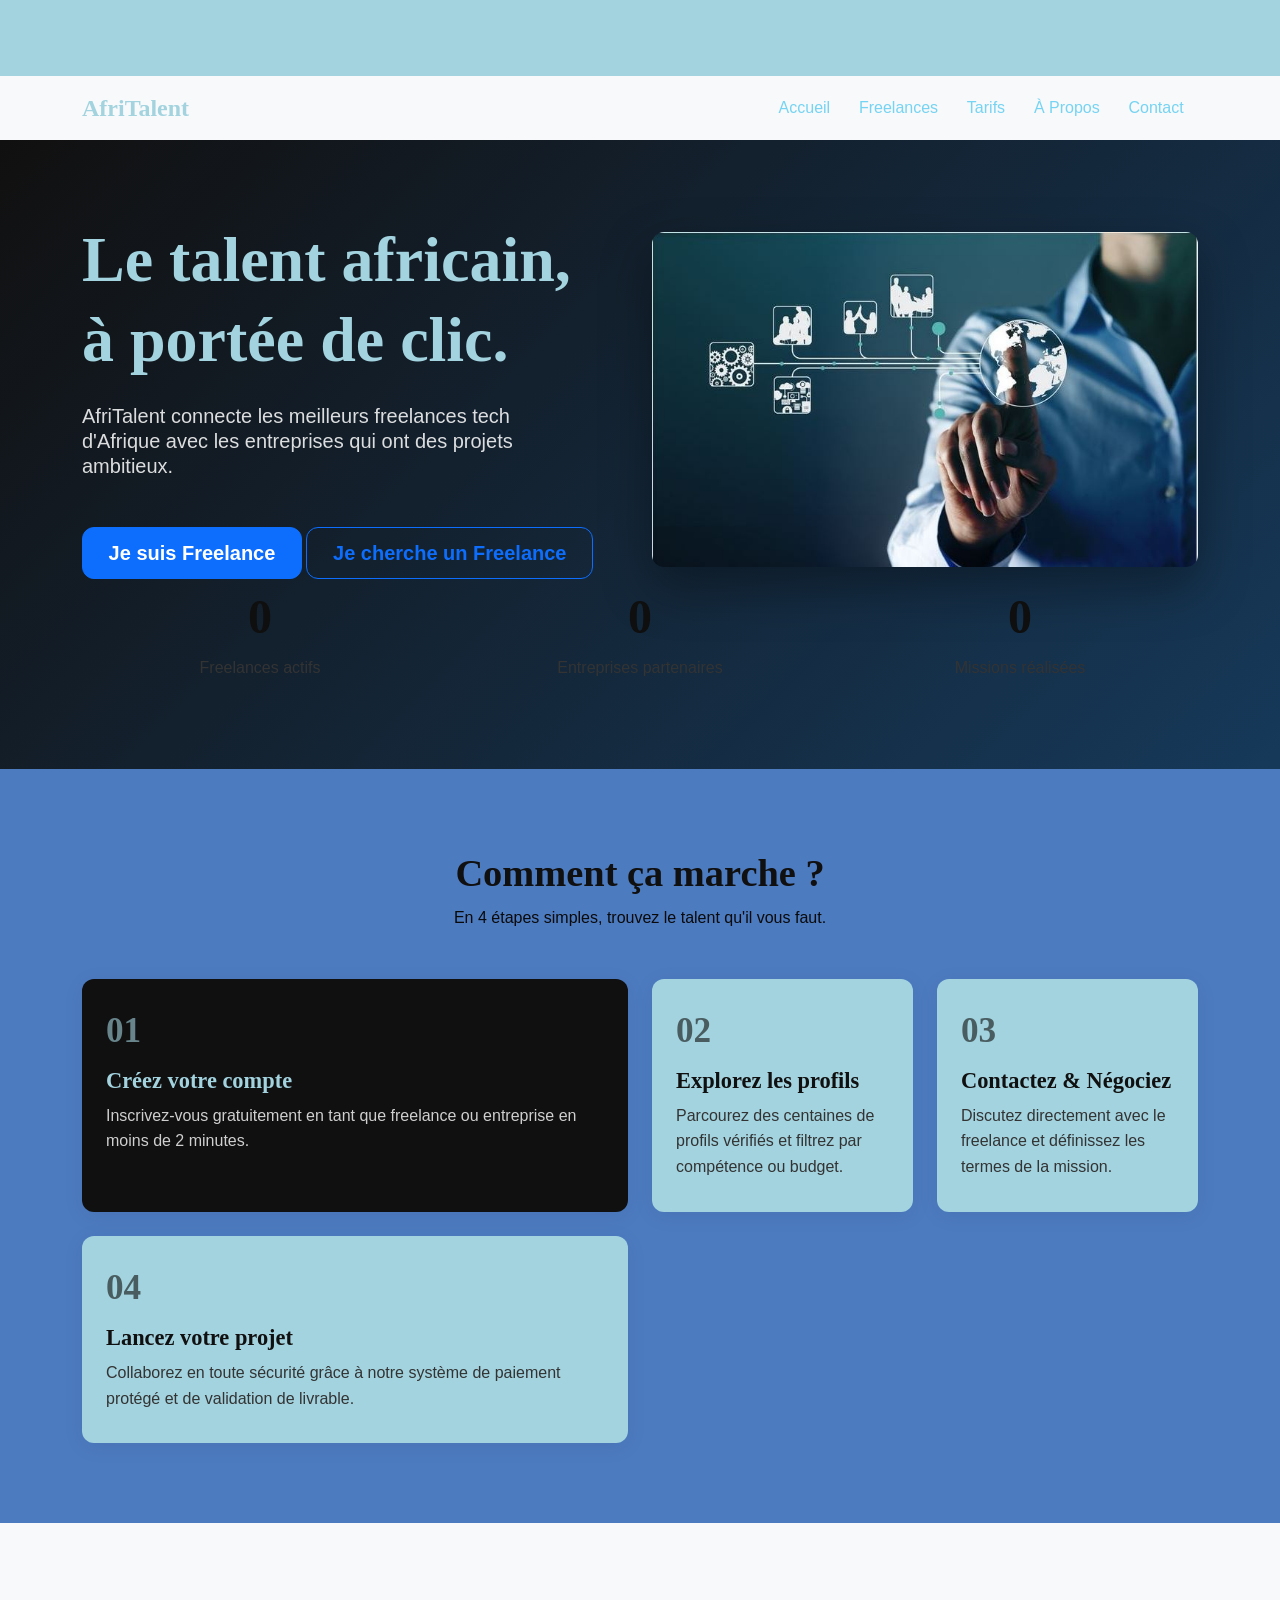
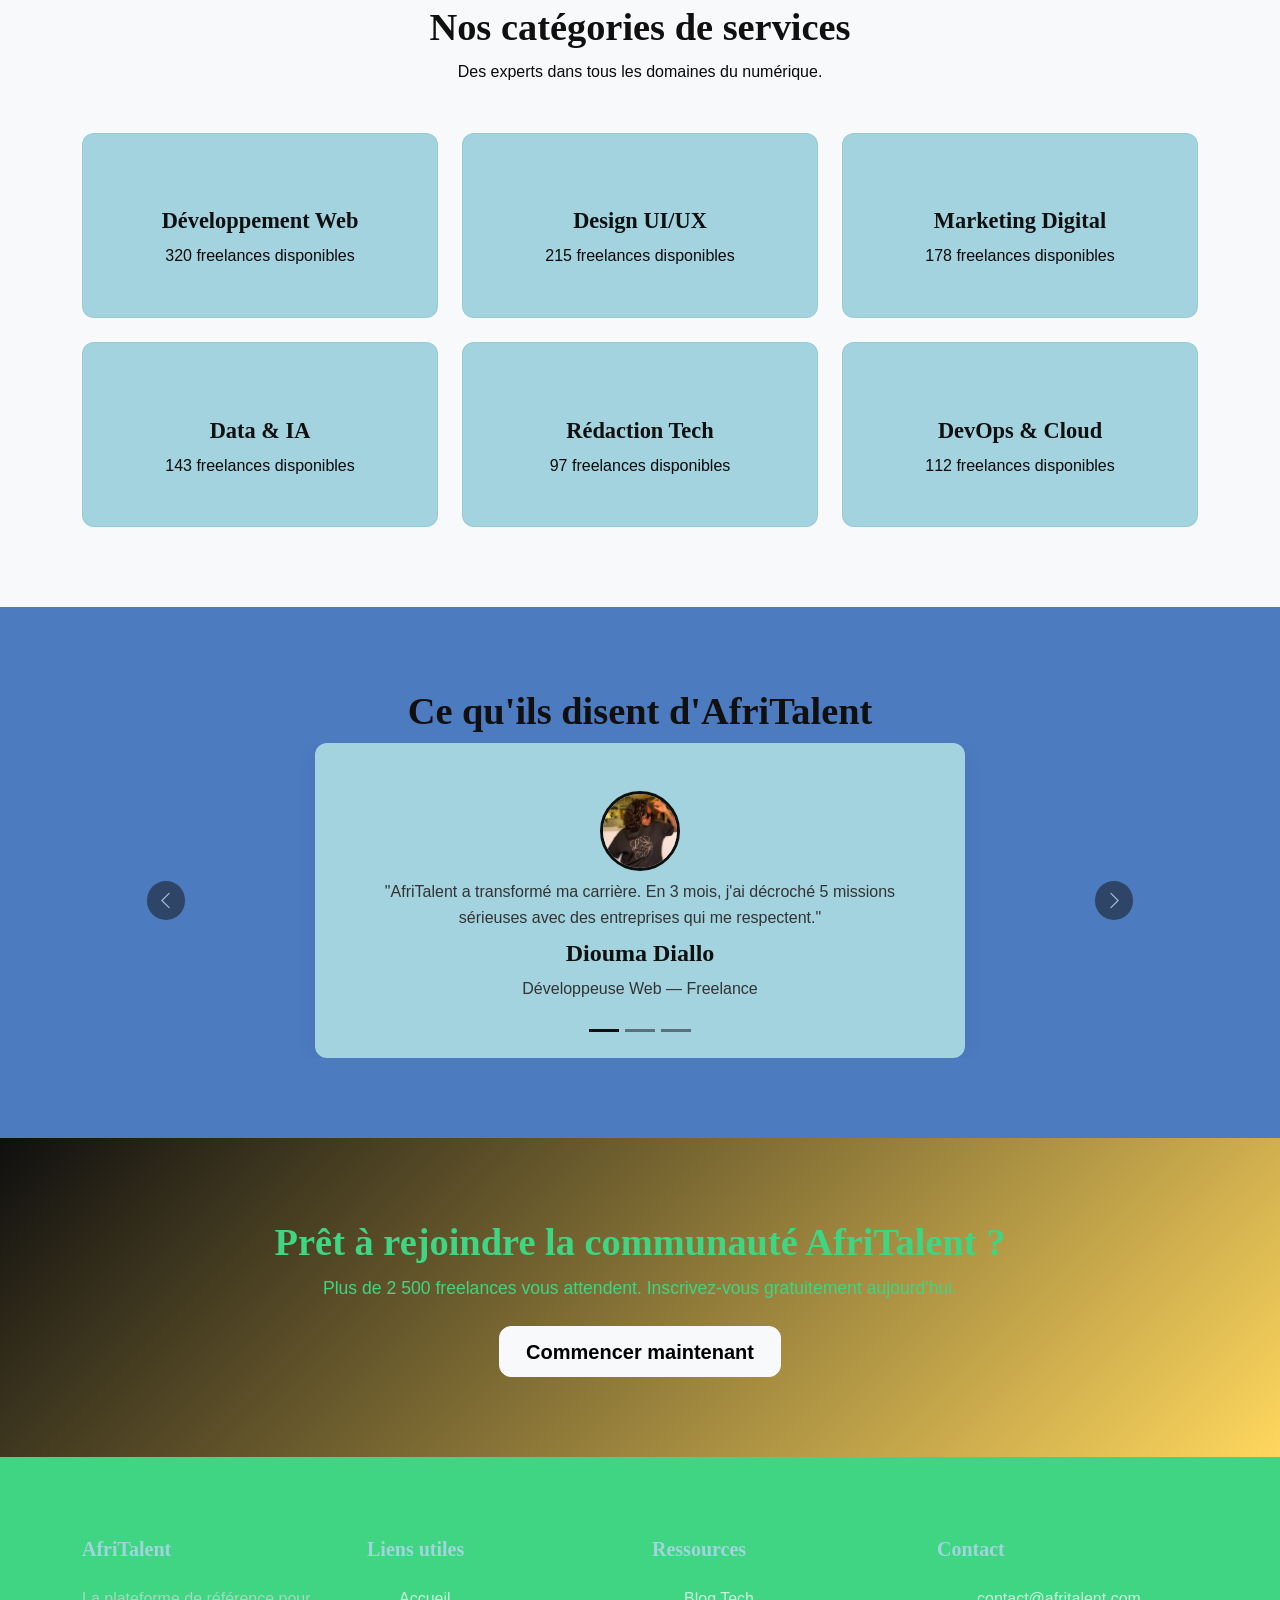
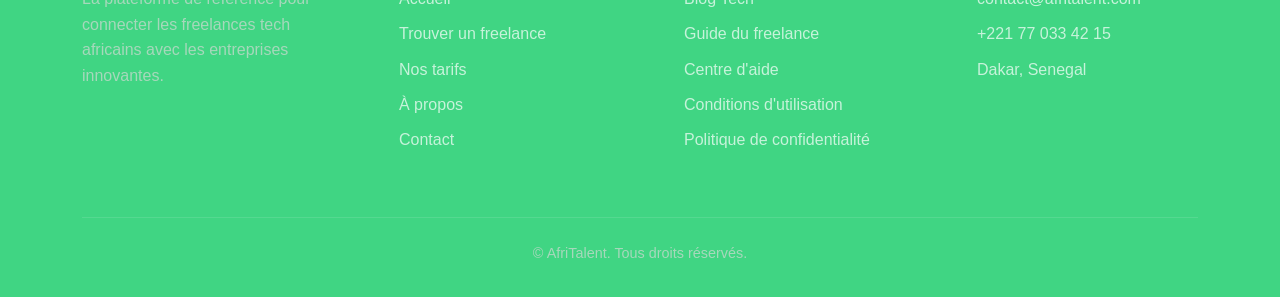
==== commit 62f83905: "JS : filtrage dynamique des freelances et validation du formulaire de contact" ====
--- a/Faye-cheikh Ahmadou tidiane-AfriTalent/index.html
+++ b/Faye-cheikh Ahmadou tidiane-AfriTalent/index.html
@@ -366,7 +366,7 @@
 
   <script src="js/main.js"></script>
 
-  <section id="how-it-works" class="fade-in-section" aria-label="Comment fonctionne AfriTalent"></section>
+  
 
 </body>
 </html>
--- a/Faye-cheikh Ahmadou tidiane-AfriTalent/css/style.css
+++ b/Faye-cheikh Ahmadou tidiane-AfriTalent/css/style.css
@@ -51,7 +51,7 @@
   color: var(--color-text);
   background-color: var(--color-white);
   line-height: 1.6;
-  
+ 
   padding-top: 76px;
 }
 
@@ -734,4 +734,89 @@
 .fade-in-section.is-visible {
   opacity: 1;
   transform: translateY(0);
-}+}
+
+/* ======================================================
+   COMMIT 8 — FREELANCES & FORMULAIRE DE CONTACT
+   ====================================================== */
+
+/* --- Filtres freelances --- */
+.filter-btn {
+  border-radius: 50px;
+  font-weight: 600;
+  padding: 0.5rem 1.4rem;
+  border: 2px solid var(--color-primary);
+  color: var(--color-primary);
+  background-color: white;
+  transition: all var(--transition-speed);
+  cursor: pointer;
+}
+
+.filter-btn:hover,
+.filter-btn.active {
+  background-color: var(--color-primary);
+  color: var(--color-white);
+}
+
+.freelance-card {
+  border-radius: var(--radius);
+  box-shadow: var(--shadow-soft);
+  transition: transform var(--transition-speed), box-shadow var(--transition-speed);
+  height: 100%;
+}
+
+.freelance-card:hover {
+  transform: translateY(-6px);
+  box-shadow: 0 12px 30px rgba(20, 33, 61, 0.15);
+}
+
+.freelance-card img {
+  width: 80px;
+  height: 80px;
+  border-radius: 50%;
+  object-fit: cover;
+  border: 3px solid var(--color-secondary);
+  margin: 0 auto var(--spacing-sm);
+}
+
+/* --- Formulaire de contact --- */
+.form-control {
+  border-radius: var(--radius);
+  border: 2px solid #dee2e6;
+  padding: 0.75rem 1rem;
+  font-family: var(--font-body);
+  transition: border-color var(--transition-speed);
+}
+
+.form-control:focus {
+  border-color: var(--color-primary);
+  box-shadow: 0 0 0 0.2rem rgba(31, 78, 121, 0.15);
+}
+
+/* Bordure verte si champ valide */
+.form-control.is-valid {
+  border-color: #28a745;
+}
+
+/* Bordure rouge si champ invalide */
+.form-control.is-invalid {
+  border-color: #dc3545;
+}
+
+/* Message d'erreur sous chaque champ */
+.error-message {
+  color: #dc3545;
+  font-size: 0.85rem;
+  margin-top: 0.3rem;
+  display: none;
+}
+
+.error-message.visible {
+  display: block;
+}
+
+/* Message de succès après soumission */
+#successMessage {
+  display: none;
+  background-color: #d4edda
+
